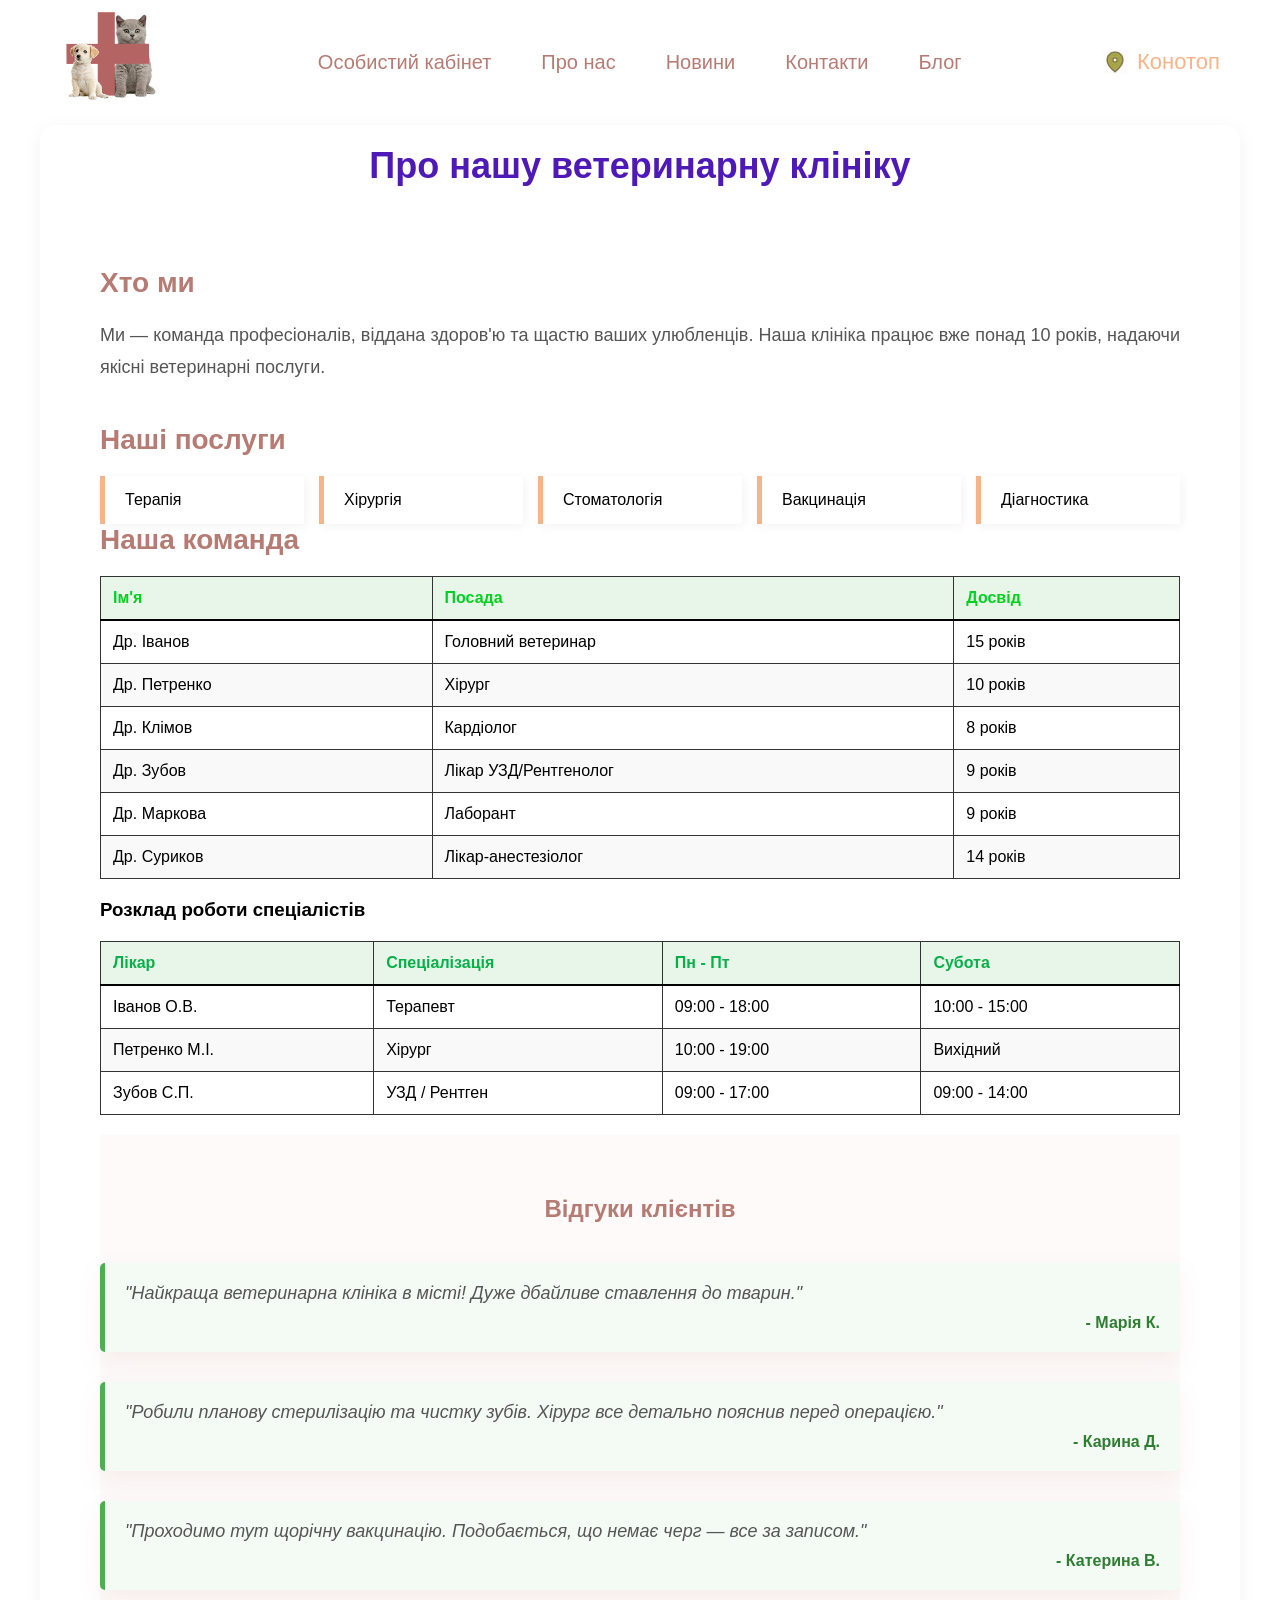
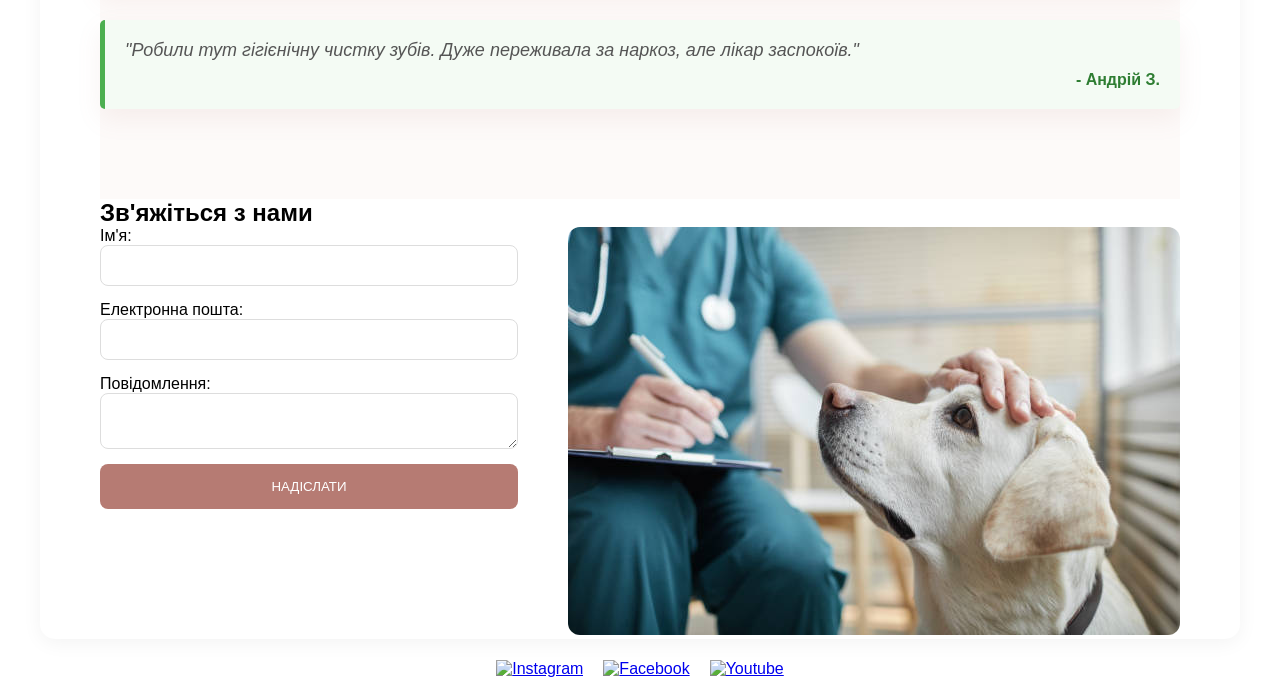
==== about.html @ a6ffe0f3 "Initial commit via Netlify" ====
<!DOCTYPE html>
<html lang="uk">
<head>
    <meta charset="UTF-8">
    <meta name="viewport" content="width=device-width, initial-scale=1.0">
    <title>Про нас - Друзі тварин</title>
    <link rel="stylesheet" href="about.css">
    <style>
        /* Стилі для таблиць із чіткими гранями */
        .team-table, .styled-table {
            width: 100%;
            border-collapse: collapse; 
            margin: 20px 0;
            background-color: #fff;
        }

        .team-table th, .team-table td,
        .styled-table th, .styled-table td {
            border: 1px solid #333; 
            padding: 12px;
            text-align: left;
        }

        .team-table thead, .styled-table thead {
            background-color: #e8f5e9; 
        }

        .team-table th, .styled-table th {
            font-weight: bold;
            border-bottom: 2px solid #000;
        }

        .team-table tbody tr:nth-child(even),
        .styled-table tbody tr:nth-child(even) {
            background-color: #f9f9f9;
        }

        /* СТИЛІ ДЛЯ ВІДГУКІВ ТА ВІДСТУПІВ */
        .review {
            display: block;
            margin-bottom: 30px; /* Відступ МІЖ відгуками */
            padding: 20px;
            background-color: #f4fbf4; /* Легкий зелений фон */
            border-left: 5px solid #4CAF50; /* Акцентна лінія */
            border-radius: 5px;
        }

        .review p {
            margin: 0 0 10px 0;
            font-style: italic;
        }

        .review cite {
            display: block;
            text-align: right;
            font-weight: bold;
            color: #2e7d32;
        }
    </style>
</head>
<body>
    
    <header class="header">
        <div class="logo">
            <img src="./логотип.png" alt="Логотип">
        </div>

        <nav class="navigation">
            <ul>
                <li><a href="#">Особистий кабінет</a></li>
                <li><a href="./about.html">Про нас</a></li>
                <li><a href="#">Новини</a></li>
                <li><a href="./Kontaktu.html">Контакти</a></li>
                <li><a href="#">Блог</a></li>
            </ul>
        </nav>
        
        <div class="konotop">
            <img src="./location_on.jpg" alt="Локація">
            <a href="#">Конотоп</a>
        </div>
    </header>

    <main class="container">
        <h1 class="title">Про нашу ветеринарну клініку</h1>

        <section id="about-us" class="about">
            <h2>Хто ми</h2>
            <p>Ми — команда професіоналів, віддана здоров'ю та щастю ваших улюбленців. 
               Наша клініка працює вже понад 10 років, надаючи якісні ветеринарні послуги.
            </p>
        </section>

        <section id="our-services" class="services">
            <h2>Наші послуги</h2>
            <ul class="services-list">
                <li>Терапія</li>
                <li>Хірургія</li>
                <li>Стоматологія</li>
                <li>Вакцинація</li>
                <li>Діагностика</li>
            </ul>
        </section>

        <section id="our-team" class="team">
    <h2>Наша команда</h2>
    <table class="team-table">
        <thead>
            <tr>
                <th>Ім'я</th>
                <th>Посада</th>
                <th>Досвід</th>
            </tr>
        </thead>
        <tbody>
            <tr><td>Др. Іванов</td><td>Головний ветеринар</td><td>15 років</td></tr>
            <tr><td>Др. Петренко</td><td>Хірург</td><td>10 років</td></tr>
            <tr><td>Др. Клімов</td><td>Кардіолог</td><td>8 років</td></tr>
            <tr><td>Др. Зубов</td><td>Лікар УЗД/Рентгенолог</td><td>9 років</td></tr>
            <tr><td>Др. Маркова</td><td>Лаборант</td><td>9 років</td></tr>
            <tr><td>Др. Суриков</td><td>Лікар-анестезіолог</td><td>14 років</td></tr>
        </tbody> </table>
</section>

        <section id="schedule" class="schedule-section">
            <h3>Розклад роботи спеціалістів</h3>
            <table class="styled-table">
                <thead>
                    <tr>
                        <th>Лікар</th>
                        <th>Спеціалізація</th>
                        <th>Пн - Пт</th>
                        <th>Субота</th>
                    </tr>
                </thead>
                <tbody>
                    <tr>
                        <td data-label="Лікар">Іванов О.В.</td>
                        <td data-label="Спеціалізація">Терапевт</td>
                        <td data-label="Пн - Пт">09:00 - 18:00</td>
                        <td data-label="Субота">10:00 - 15:00</td>
                    </tr>
                    <tr>
                        <td data-label="Лікар">Петренко М.І.</td>
                        <td data-label="Спеціалізація">Хірург</td>
                        <td data-label="Пн - Пт">10:00 - 19:00</td>
                        <td data-label="Субота">Вихідний</td>
                    </tr>
                    <tr>
                        <td data-label="Лікар">Зубов С.П.</td>
                        <td data-label="Спеціалізація">УЗД / Рентген</td>
                        <td data-label="Пн - Пт">09:00 - 17:00</td>
                        <td data-label="Субота">09:00 - 14:00</td>
                    </tr>
                </tbody>
            </table>
        </section>

        <section id="testimonials" class="reviews">
    <h2>Відгуки клієнтів</h2>

    <blockquote class="review">
        <p>"Найкраща ветеринарна клініка в місті! Дуже дбайливе ставлення до тварин."</p>
        <cite>- Марія К.</cite>
    </blockquote>

    <blockquote class="review">
        <p>"Робили планову стерилізацію та чистку зубів. Хірург все детально пояснив перед операцією."</p>
        <cite>- Карина Д.</cite>
    </blockquote>

    <blockquote class="review">
        <p>"Проходимо тут щорічну вакцинацію. Подобається, що немає черг — все за записом."</p>
        <cite>- Катерина В.</cite>
    </blockquote>

    <blockquote class="review">
        <p>"Робили тут гігієнічну чистку зубів. Дуже переживала за наркоз, але лікар заспокоїв."</p>
        <cite>- Андрій З.</cite>
    </blockquote>
</section>

        <section id="contact-us" class="contacts">
            <h2>Зв'яжіться з нами</h2>
            <div class="contact-container">
                <form action="/submit-form" method="post">
                    <label for="name">Ім'я:</label>
                    <input type="text" id="name" name="name" required>
                    
                    <label for="email">Електронна пошта:</label>
                    <input type="email" id="email" name="email" required>
                    
                    <label for="message">Повідомлення:</label>
                    <textarea id="message" name="message" required></textarea>
                    
                    <button type="submit">НАДІСЛАТИ</button>
                </form>

                <div class="contact-image-only">
                    <img src="./istockphoto-1303833889-612x612.jpg" alt="Ветеринарна допомога">
                </div>
            </div>
        </section>
    </main>

    <footer class="footer">
        <div class="footer-container">
            <ul class="social-links">
                <li><a href="#"><img src="./Instagram.jpg" alt="Instagram"></a></li>
                <li><a href="#"><img src="./Facebook.jpg" alt="Facebook"></a></li>
                <li><a href="#"><img src="./Youtube.jpg" alt="Youtube"></a></li>
            </ul>
        </div>
    </footer>

</body>
</html>
---- about.css ----
/* 1. Загальні налаштування */
* {
    margin: 0;
    padding: 0;
    box-sizing: border-box;
}

body {
    font-family: "Abel", sans-serif;
    background-color: #fff;
    overflow-x: hidden;
}

/* 2. Шапка (Header) */
.header {
    display: flex;
    justify-content: space-between;
    align-items: center;
    padding: 10px 60px;
    width: 100%;
}

.logo img {
    height: 100px;
    width: auto;
}

.navigation ul {
    list-style-type: none;
    display: flex;
    gap: 50px;
}

.navigation a {
    text-decoration: none;
    color: #b67b73;
    font-size: 20px;
}

.konotop {
    display: flex;
    align-items: center;
    gap: 10px;
}

.konotop a {
    color: #f8b489;
    text-decoration: none;
    font-size: 22px;
}

/* Контейнер */
.container {
    max-width: 1200px;
    margin: 1px auto;
    padding: 0 60px;
    background-color: #ffffff;
    border-radius: 15px;
    box-shadow: 0 4px 20px rgba(0, 0, 0, 0.05);
}

.title {
    font-size: 36px;
    color: #4e19b6;
    text-align: center;
    margin-bottom: 40px;
    padding-top: 20px;
}

/* Секція "Про нас" */
.about {
    padding: 40px 0;
}

.about h2, .services h2, .team h2 {
    color: #b67b73;
    font-size: 28px;
    margin-bottom: 20px;
}

.about p {
    font-size: 18px;
    line-height: 1.8;
    color: #555;
    text-align: justify;
}

/* Послуги */
.services-list {
    list-style: none;
    display: grid;
    grid-template-columns: repeat(auto-fit, minmax(200px, 1fr));
    gap: 15px;
}

.services-list li {
    background-color: #fff;
    padding: 15px 20px;
    border-left: 5px solid #f8b489;
    box-shadow: 2px 2px 10px rgba(0,0,0,0.05);
}

/* Таблиця Команда (Чіткі грані) */
.team-table {
    width: 100%;
    border-collapse: collapse; /* Чіткі грані */
    margin: 20px 0;
}

.team-table th, .team-table td {
    border: 1px solid #333; /* Чорні грані */
    padding: 12px;
    text-align: left;
}

.team-table thead {
    background-color: #b67b73;
    color: rgb(3, 209, 30);
}

.team-table tr:nth-child(even) {
    background-color: #fdfaf9;
}

/* Таблиця Розклад (Чіткі грані) */
.styled-table {
    width: 100%;
    border-collapse: collapse; /* Змінено на collapse для чітких граней */
    margin-bottom: 50px;
}

.styled-table th, .styled-table td {
    border: 1px solid #f8b489; /* Грані в кольорі акценту */
    padding: 15px;
}

.styled-table thead {
    background-color: #f8b489;
    color: rgb(8, 176, 73);
}

.weekend {
    color: #e74c3c;
    font-weight: bold;
}

/* ВІДГУКИ (Без декоративних лапок) */
.reviews {
    padding: 60px 0;
    background-color: #fdfaf9;
}

.reviews h2 {
    text-align: center;
    color: #b67b73;
    margin-bottom: 40px;
}

.review {
    background: #ffffff;
    border-radius: 15px;
    padding: 30px;
    margin-bottom: 30px; /* Відступи між відгуками */
    box-shadow: 0 10px 25px rgba(182, 123, 115, 0.1);
}

.review p {
    font-style: italic;
    font-size: 18px;
    color: #555;
    margin-bottom: 10px;
}

.review cite {
    display: block;
    text-align: right;
    color: #b67b73;
    font-weight: bold;
    font-style: normal;
}

/* Форма контактів */
.contact-container {
    display: flex;
    gap: 50px;
}

.contact-container form {
    flex: 1;
    display: flex;
    flex-direction: column;
}

.contact-container input, .contact-container textarea {
    padding: 12px;
    margin-bottom: 15px;
    border: 1px solid #ddd;
    border-radius: 8px;
}

.contact-container button {
    background-color: #b67b73;
    color: white;
    padding: 15px;
    border: none;
    border-radius: 8px;
    cursor: pointer;
}

.contact-image-only img {
    width: 100%;
    border-radius: 12px;
}

.footer-container {
    display: flex;
    flex-direction: column;
    align-items: center;
    padding: 20px;
}

.social-links {
    display: flex;
    gap: 20px;
    list-style: none;
}
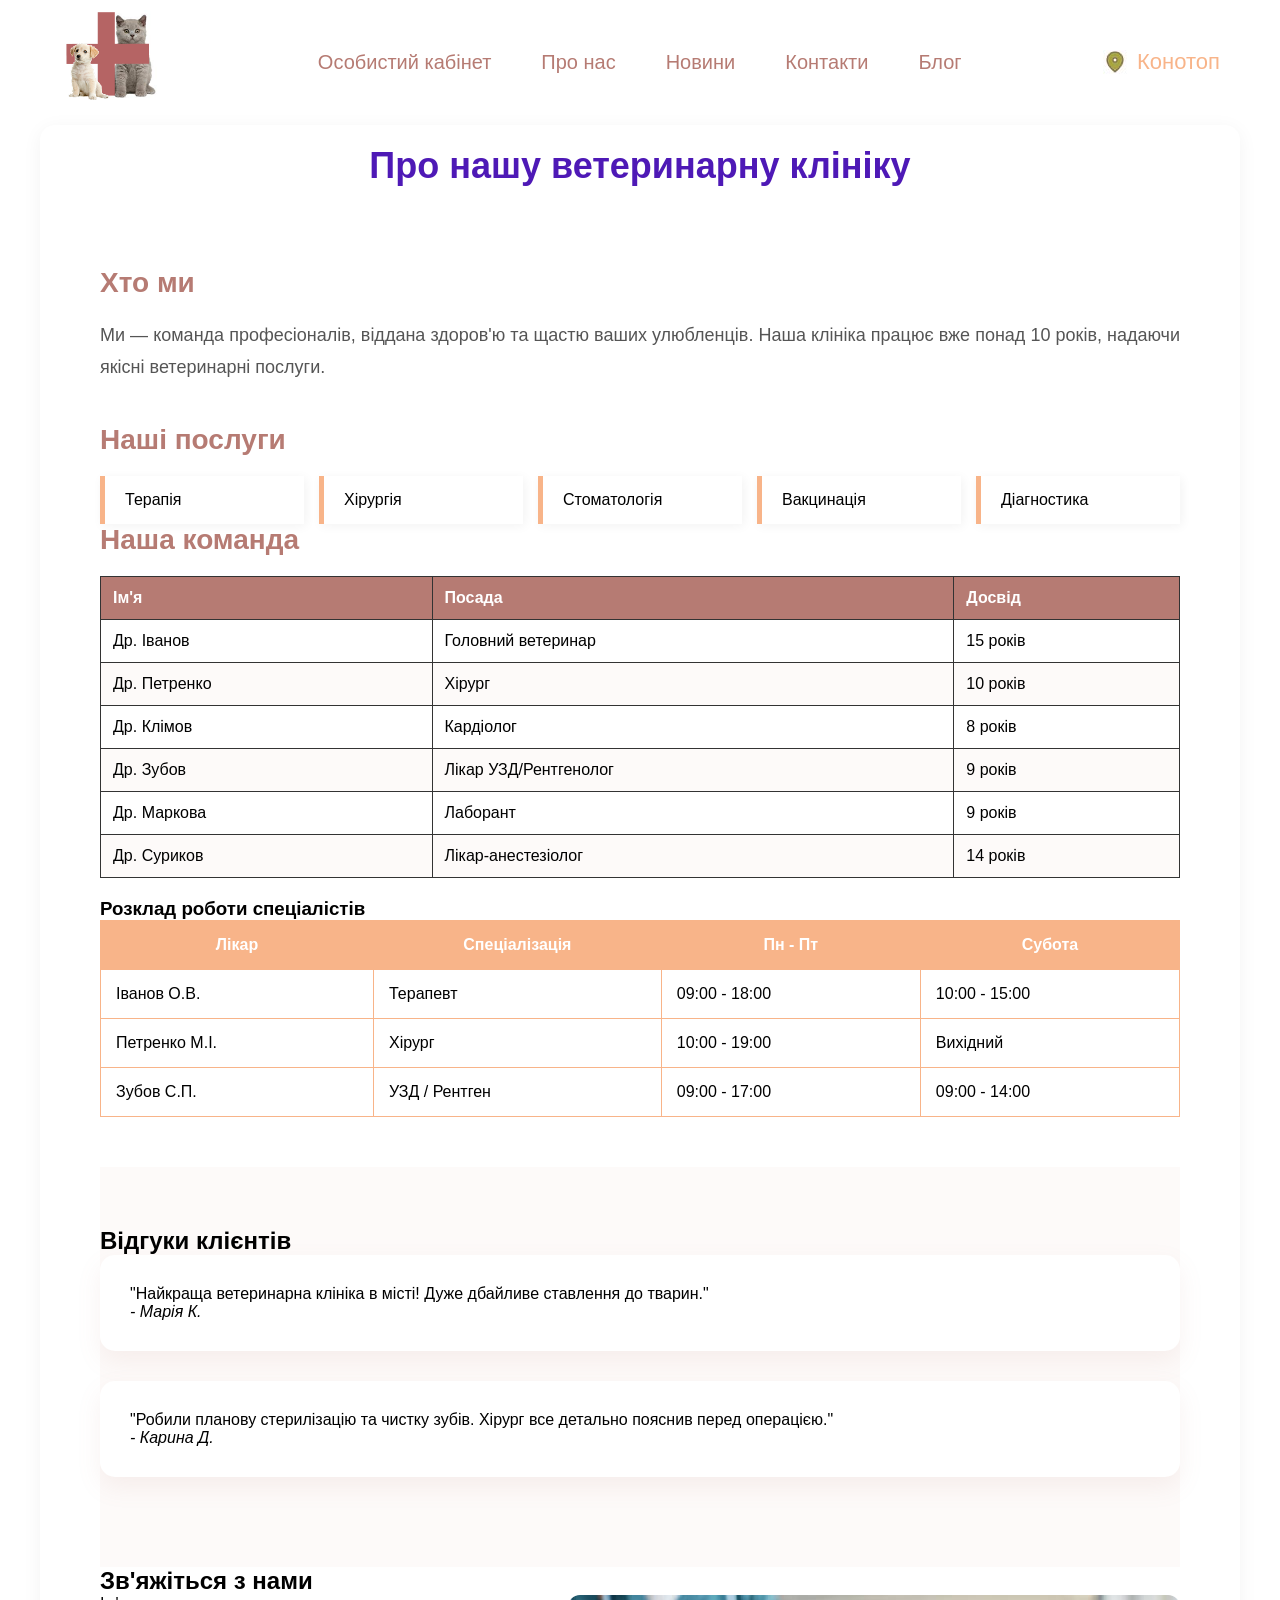
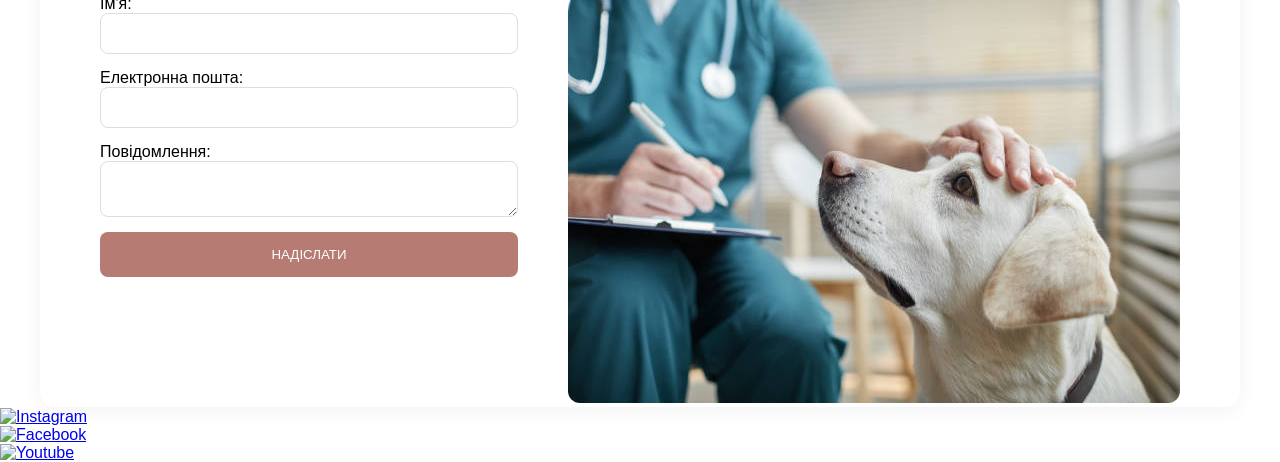
==== commit e7046b8c: "Update about.html" ====
--- a/about.html
+++ b/about.html
@@ -5,59 +5,8 @@
     <meta name="viewport" content="width=device-width, initial-scale=1.0">
     <title>Про нас - Друзі тварин</title>
     <link rel="stylesheet" href="about.css">
-    <style>
-        /* Стилі для таблиць із чіткими гранями */
-        .team-table, .styled-table {
-            width: 100%;
-            border-collapse: collapse; 
-            margin: 20px 0;
-            background-color: #fff;
-        }
+</head>
 
-        .team-table th, .team-table td,
-        .styled-table th, .styled-table td {
-            border: 1px solid #333; 
-            padding: 12px;
-            text-align: left;
-        }
-
-        .team-table thead, .styled-table thead {
-            background-color: #e8f5e9; 
-        }
-
-        .team-table th, .styled-table th {
-            font-weight: bold;
-            border-bottom: 2px solid #000;
-        }
-
-        .team-table tbody tr:nth-child(even),
-        .styled-table tbody tr:nth-child(even) {
-            background-color: #f9f9f9;
-        }
-
-        /* СТИЛІ ДЛЯ ВІДГУКІВ ТА ВІДСТУПІВ */
-        .review {
-            display: block;
-            margin-bottom: 30px; /* Відступ МІЖ відгуками */
-            padding: 20px;
-            background-color: #f4fbf4; /* Легкий зелений фон */
-            border-left: 5px solid #4CAF50; /* Акцентна лінія */
-            border-radius: 5px;
-        }
-
-        .review p {
-            margin: 0 0 10px 0;
-            font-style: italic;
-        }
-
-        .review cite {
-            display: block;
-            text-align: right;
-            font-weight: bold;
-            color: #2e7d32;
-        }
-    </style>
-</head>
 <body>
     
     <header class="header">
@@ -103,24 +52,49 @@
         </section>
 
         <section id="our-team" class="team">
-    <h2>Наша команда</h2>
-    <table class="team-table">
-        <thead>
-            <tr>
-                <th>Ім'я</th>
-                <th>Посада</th>
-                <th>Досвід</th>
-            </tr>
-        </thead>
-        <tbody>
-            <tr><td>Др. Іванов</td><td>Головний ветеринар</td><td>15 років</td></tr>
-            <tr><td>Др. Петренко</td><td>Хірург</td><td>10 років</td></tr>
-            <tr><td>Др. Клімов</td><td>Кардіолог</td><td>8 років</td></tr>
-            <tr><td>Др. Зубов</td><td>Лікар УЗД/Рентгенолог</td><td>9 років</td></tr>
-            <tr><td>Др. Маркова</td><td>Лаборант</td><td>9 років</td></tr>
-            <tr><td>Др. Суриков</td><td>Лікар-анестезіолог</td><td>14 років</td></tr>
-        </tbody> </table>
-</section>
+            <h2>Наша команда</h2>
+            <table class="team-table">
+                <thead>
+                    <tr>
+                        <th>Ім'я</th>
+                        <th>Посада</th>
+                        <th>Досвід</th>
+                    </tr>
+                </thead>
+                <tbody>
+                    <tr>
+                        <td data-label="Ім'я">Др. Іванов</td>
+                        <td data-label="Посада">Головний ветеринар</td>
+                        <td data-label="Досвід">15 років</td>
+                    </tr>
+                    <tr>
+                        <td data-label="Ім'я">Др. Петренко</td>
+                        <td data-label="Посада">Хірург</td>
+                        <td data-label="Досвід">10 років</td>
+                    </tr>
+                    <tr>
+                        <td data-label="Ім'я">Др. Клімов</td>
+                        <td data-label="Посада">Кардіолог</td>
+                        <td data-label="Досвід">8 років</td>
+                    </tr>
+                    <tr>
+                        <td data-label="Ім'я">Др. Зубов</td>
+                        <td data-label="Посада">Лікар УЗД/Рентгенолог</td>
+                        <td data-label="Досвід">9 років</td>
+                    </tr>
+                    <tr>
+                        <td data-label="Ім'я">Др. Маркова</td>
+                        <td data-label="Посада">Лаборант</td>
+                        <td data-label="Досвід">9 років</td>
+                    </tr>
+                    <tr>
+                        <td data-label="Ім'я">Др. Суриков</td>
+                        <td data-label="Посада">Лікар-анестезіолог</td>
+                        <td data-label="Досвід">14 років</td>
+                    </tr>
+                </tbody>
+            </table>
+        </section>
 
         <section id="schedule" class="schedule-section">
             <h3>Розклад роботи спеціалістів</h3>
@@ -157,28 +131,16 @@
         </section>
 
         <section id="testimonials" class="reviews">
-    <h2>Відгуки клієнтів</h2>
-
-    <blockquote class="review">
-        <p>"Найкраща ветеринарна клініка в місті! Дуже дбайливе ставлення до тварин."</p>
-        <cite>- Марія К.</cite>
-    </blockquote>
-
-    <blockquote class="review">
-        <p>"Робили планову стерилізацію та чистку зубів. Хірург все детально пояснив перед операцією."</p>
-        <cite>- Карина Д.</cite>
-    </blockquote>
-
-    <blockquote class="review">
-        <p>"Проходимо тут щорічну вакцинацію. Подобається, що немає черг — все за записом."</p>
-        <cite>- Катерина В.</cite>
-    </blockquote>
-
-    <blockquote class="review">
-        <p>"Робили тут гігієнічну чистку зубів. Дуже переживала за наркоз, але лікар заспокоїв."</p>
-        <cite>- Андрій З.</cite>
-    </blockquote>
-</section>
+            <h2>Відгуки клієнтів</h2>
+            <blockquote class="review">
+                <p>"Найкраща ветеринарна клініка в місті! Дуже дбайливе ставлення до тварин."</p>
+                <cite>- Марія К.</cite>
+            </blockquote>
+            <blockquote class="review">
+                <p>"Робили планову стерилізацію та чистку зубів. Хірург все детально пояснив перед операцією."</p>
+                <cite>- Карина Д.</cite>
+            </blockquote>
+        </section>
 
         <section id="contact-us" class="contacts">
             <h2>Зв'яжіться з нами</h2>
@@ -186,16 +148,12 @@
                 <form action="/submit-form" method="post">
                     <label for="name">Ім'я:</label>
                     <input type="text" id="name" name="name" required>
-                    
                     <label for="email">Електронна пошта:</label>
                     <input type="email" id="email" name="email" required>
-                    
                     <label for="message">Повідомлення:</label>
                     <textarea id="message" name="message" required></textarea>
-                    
                     <button type="submit">НАДІСЛАТИ</button>
                 </form>
-
                 <div class="contact-image-only">
                     <img src="./istockphoto-1303833889-612x612.jpg" alt="Ветеринарна допомога">
                 </div>
@@ -212,6 +170,5 @@
             </ul>
         </div>
     </footer>
-
 </body>
-</html>+</html>
--- a/about.css
+++ b/about.css
@@ -103,40 +103,40 @@
 /* Таблиця Команда (Чіткі грані) */
 .team-table {
     width: 100%;
-    border-collapse: collapse; /* Чіткі грані */
+    border-collapse: collapse;
     margin: 20px 0;
 }
 
 .team-table th, .team-table td {
-    border: 1px solid #333; /* Чорні грані */
+    border: 1px solid #333;
     padding: 12px;
     text-align: left;
 }
 
 .team-table thead {
     background-color: #b67b73;
-    color: rgb(3, 209, 30);
+    color: white; /* Змінено на білий для кращої читабельності */
 }
 
 .team-table tr:nth-child(even) {
     background-color: #fdfaf9;
 }
 
-/* Таблиця Розклад (Чіткі грані) */
+/* Таблиця Розклад */
 .styled-table {
     width: 100%;
-    border-collapse: collapse; /* Змінено на collapse для чітких граней */
+    border-collapse: collapse;
     margin-bottom: 50px;
 }
 
 .styled-table th, .styled-table td {
-    border: 1px solid #f8b489; /* Грані в кольорі акценту */
+    border: 1px solid #f8b489;
     padding: 15px;
 }
 
 .styled-table thead {
     background-color: #f8b489;
-    color: rgb(8, 176, 73);
+    color: white;
 }
 
 .weekend {
@@ -144,39 +144,18 @@
     font-weight: bold;
 }
 
-/* ВІДГУКИ (Без декоративних лапок) */
+/* ВІДГУКИ */
 .reviews {
     padding: 60px 0;
     background-color: #fdfaf9;
-}
-
-.reviews h2 {
-    text-align: center;
-    color: #b67b73;
-    margin-bottom: 40px;
 }
 
 .review {
     background: #ffffff;
     border-radius: 15px;
     padding: 30px;
-    margin-bottom: 30px; /* Відступи між відгуками */
+    margin-bottom: 30px;
     box-shadow: 0 10px 25px rgba(182, 123, 115, 0.1);
-}
-
-.review p {
-    font-style: italic;
-    font-size: 18px;
-    color: #555;
-    margin-bottom: 10px;
-}
-
-.review cite {
-    display: block;
-    text-align: right;
-    color: #b67b73;
-    font-weight: bold;
-    font-style: normal;
 }
 
 /* Форма контактів */
@@ -212,15 +191,80 @@
     border-radius: 12px;
 }
 
-.footer-container {
-    display: flex;
-    flex-direction: column;
-    align-items: center;
-    padding: 20px;
-}
-
-.social-links {
-    display: flex;
-    gap: 20px;
-    list-style: none;
-}+/* 7. Адаптація для мобільних пристроїв (Media Queries) */
+@media screen and (max-width: 768px) {
+    
+    .header {
+        flex-direction: column;
+        padding: 20px;
+        gap: 15px;
+    }
+
+    .navigation ul {
+        gap: 15px;
+        flex-wrap: wrap;
+        justify-content: center;
+    }
+
+    .container {
+        padding: 0 15px;
+    }
+
+    /* ПЕРЕТВОРЕННЯ ТАБЛИЦЬ НА КАРТКИ */
+    .team-table, .styled-table, 
+    .team-table thead, .team-table tbody, 
+    .team-table th, .team-table td, .team-table tr,
+    .styled-table thead, .styled-table tbody, 
+    .styled-table th, .styled-table td, .styled-table tr {
+        display: block;
+        width: 100%;
+    }
+
+    /* Ховаємо оригінальні заголовки таблиць */
+    .team-table thead tr, .styled-table thead tr {
+        position: absolute;
+        top: -9999px;
+        left: -9999px;
+    }
+
+    .team-table tr, .styled-table tr {
+        margin-bottom: 20px;
+        border: 2px solid #b67b73;
+        border-radius: 10px;
+        padding: 10px;
+        background-color: #fff;
+    }
+
+    .team-table td, .styled-table td {
+        border: none;
+        border-bottom: 1px solid #eee;
+        position: relative;
+        padding-left: 50% !important;
+        text-align: right;
+        min-height: 40px;
+        display: flex;
+        align-items: center;
+        justify-content: flex-end;
+    }
+
+    /* Додаємо назви колонок через атрибут data-label */
+    .team-table td:before, .styled-table td:before {
+        content: attr(data-label);
+        position: absolute;
+        left: 10px;
+        width: 45%;
+        text-align: left;
+        font-weight: bold;
+        color: #b67b73;
+    }
+
+    .contact-container {
+        flex-direction: column;
+        gap: 30px;
+    }
+
+    .title {
+        font-size: 28px;
+    }
+}
+
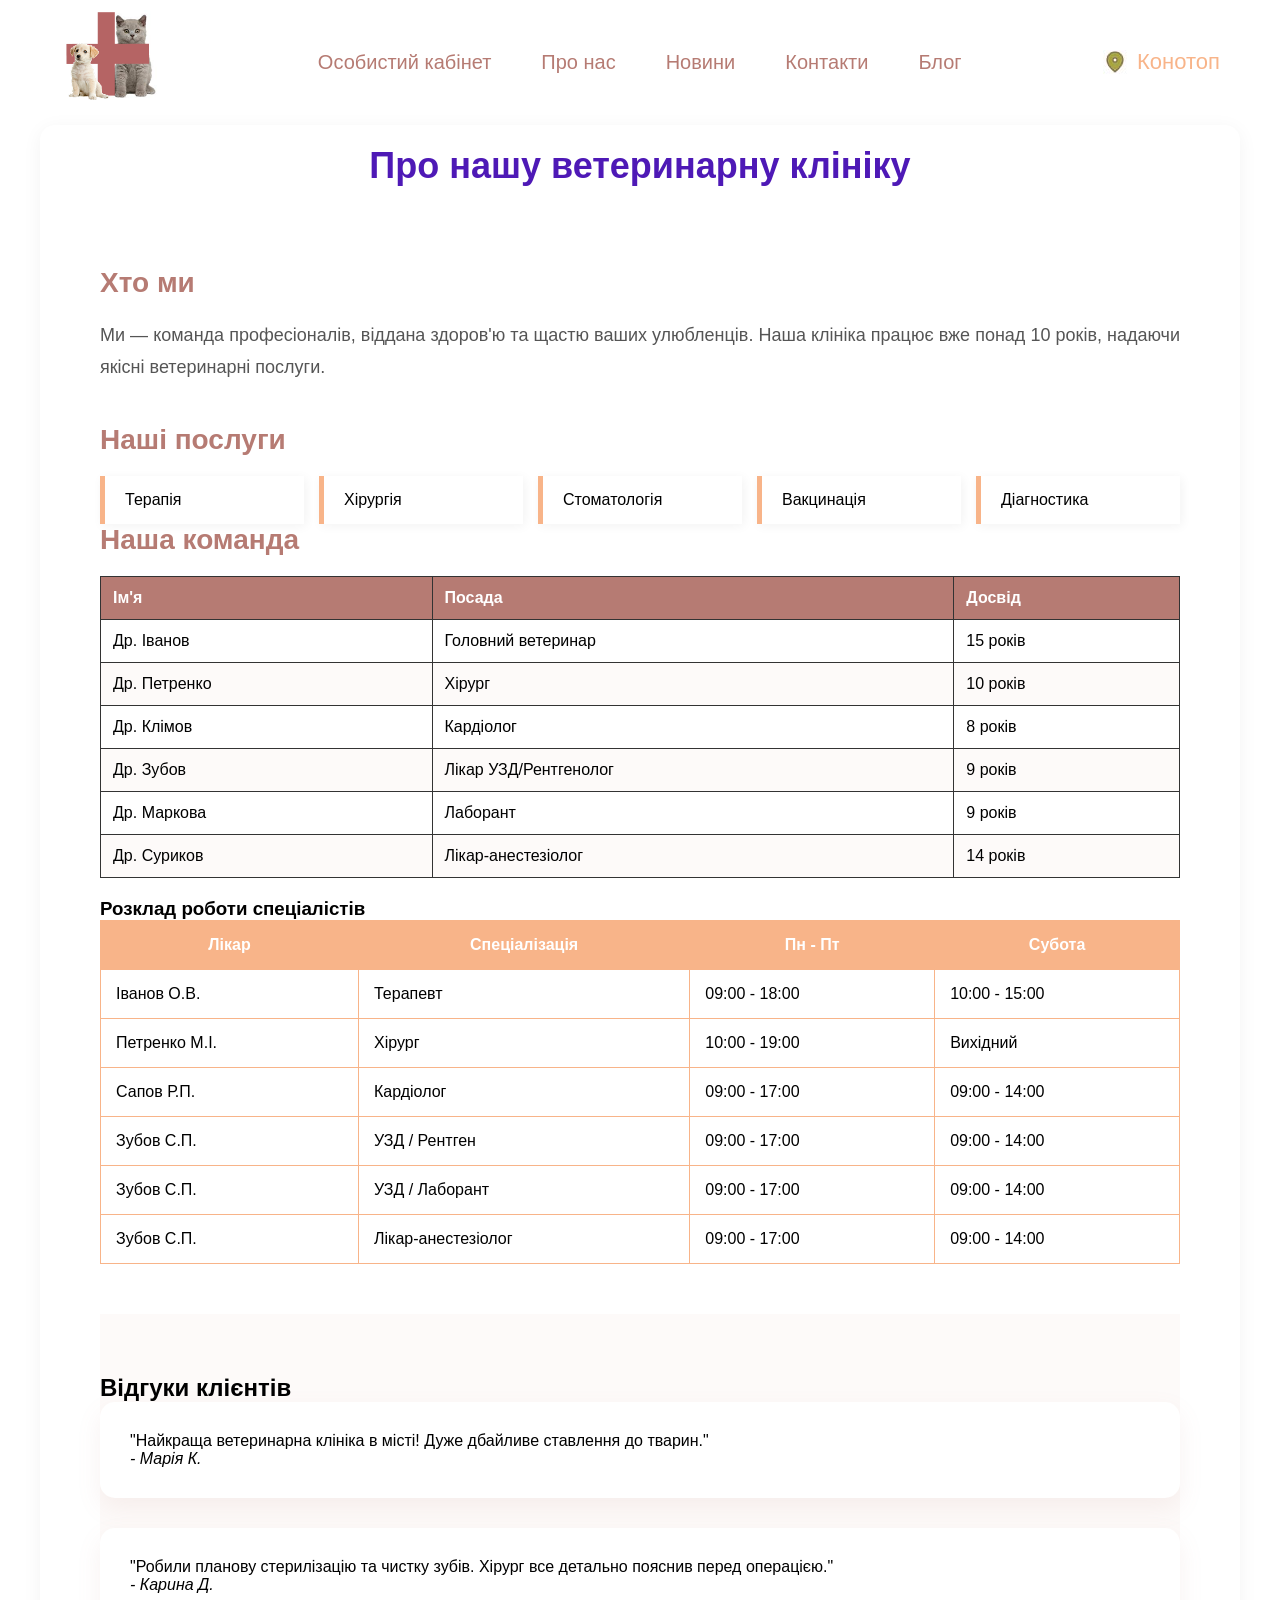
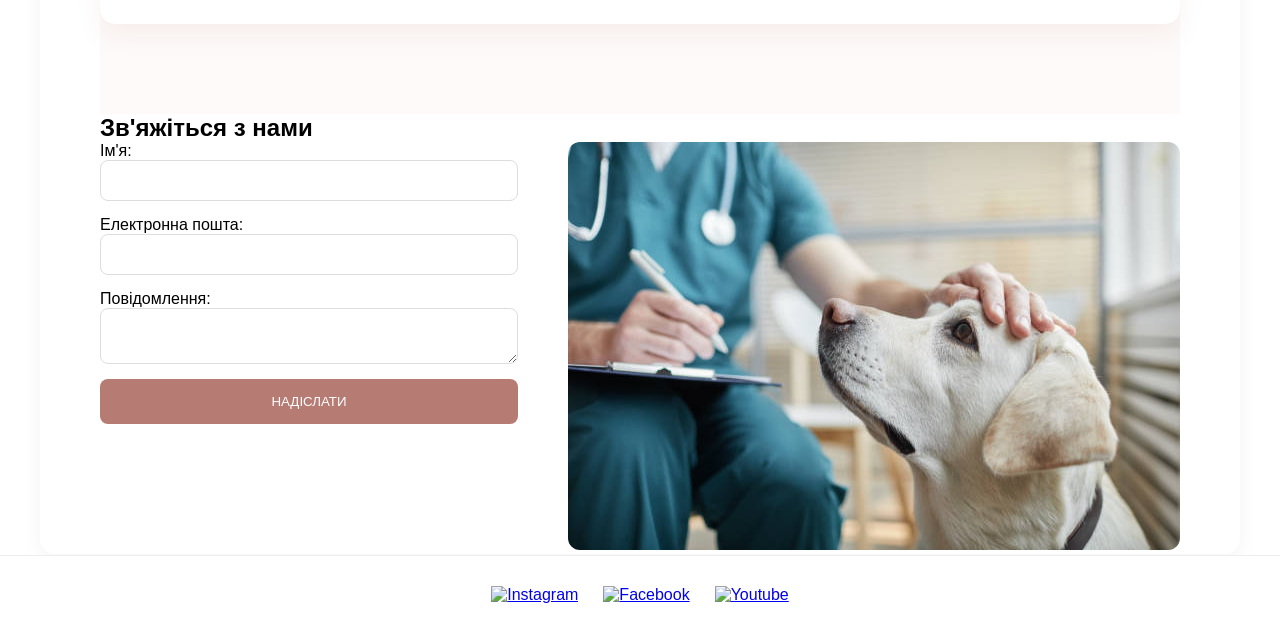
==== commit 7a172fdc: "Update about.html" ====
--- a/about.html
+++ b/about.html
@@ -121,8 +121,26 @@
                         <td data-label="Субота">Вихідний</td>
                     </tr>
                     <tr>
+                        <td data-label="Лікар">Сапов Р.П.</td>
+                        <td data-label="Спеціалізація">Кардіолог</td>
+                        <td data-label="Пн - Пт">09:00 - 17:00</td>
+                        <td data-label="Субота">09:00 - 14:00</td>
+                    </tr>
+                    <tr>
                         <td data-label="Лікар">Зубов С.П.</td>
                         <td data-label="Спеціалізація">УЗД / Рентген</td>
+                        <td data-label="Пн - Пт">09:00 - 17:00</td>
+                        <td data-label="Субота">09:00 - 14:00</td>
+                    </tr>
+                    <tr>
+                        <td data-label="Лікар">Зубов С.П.</td>
+                        <td data-label="Спеціалізація">УЗД / Лаборант</td>
+                        <td data-label="Пн - Пт">09:00 - 17:00</td>
+                        <td data-label="Субота">09:00 - 14:00</td>
+                    </tr>
+                    <tr>
+                        <td data-label="Лікар">Зубов С.П.</td>
+                        <td data-label="Спеціалізація">Лікар-анестезіолог</td>
                         <td data-label="Пн - Пт">09:00 - 17:00</td>
                         <td data-label="Субота">09:00 - 14:00</td>
                     </tr>
--- a/about.css
+++ b/about.css
@@ -190,6 +190,43 @@
     width: 100%;
     border-radius: 12px;
 }
+
+/* 6. Футер */
+.footer {
+    padding: 10px 0; /* Зменшено висоту футера */
+    background-color: #fff;
+    border-top: 1px solid #eee;
+    position: relative;
+    z-index: 10;
+}
+
+.footer-container {
+    display: flex;
+    flex-direction: row; /* Змінено з column на row */
+    justify-content: center; /* Центрує іконки по горизонталі */
+    align-items: center;
+    gap: 15px;
+    padding: 20px;
+}
+
+.social-links {
+    list-style: none;
+    display: flex;
+    gap: 25px;
+}
+
+.social-links img {
+    width: 40px;
+    height: auto;
+    transition: 0.3s;
+}
+
+.social-links img:hover {
+    transform: scale(1.1);
+    opacity: 0.8;
+}
+
+
 
 /* 7. Адаптація для мобільних пристроїв (Media Queries) */
 @media screen and (max-width: 768px) {
@@ -268,3 +305,4 @@
     }
 }
 
+
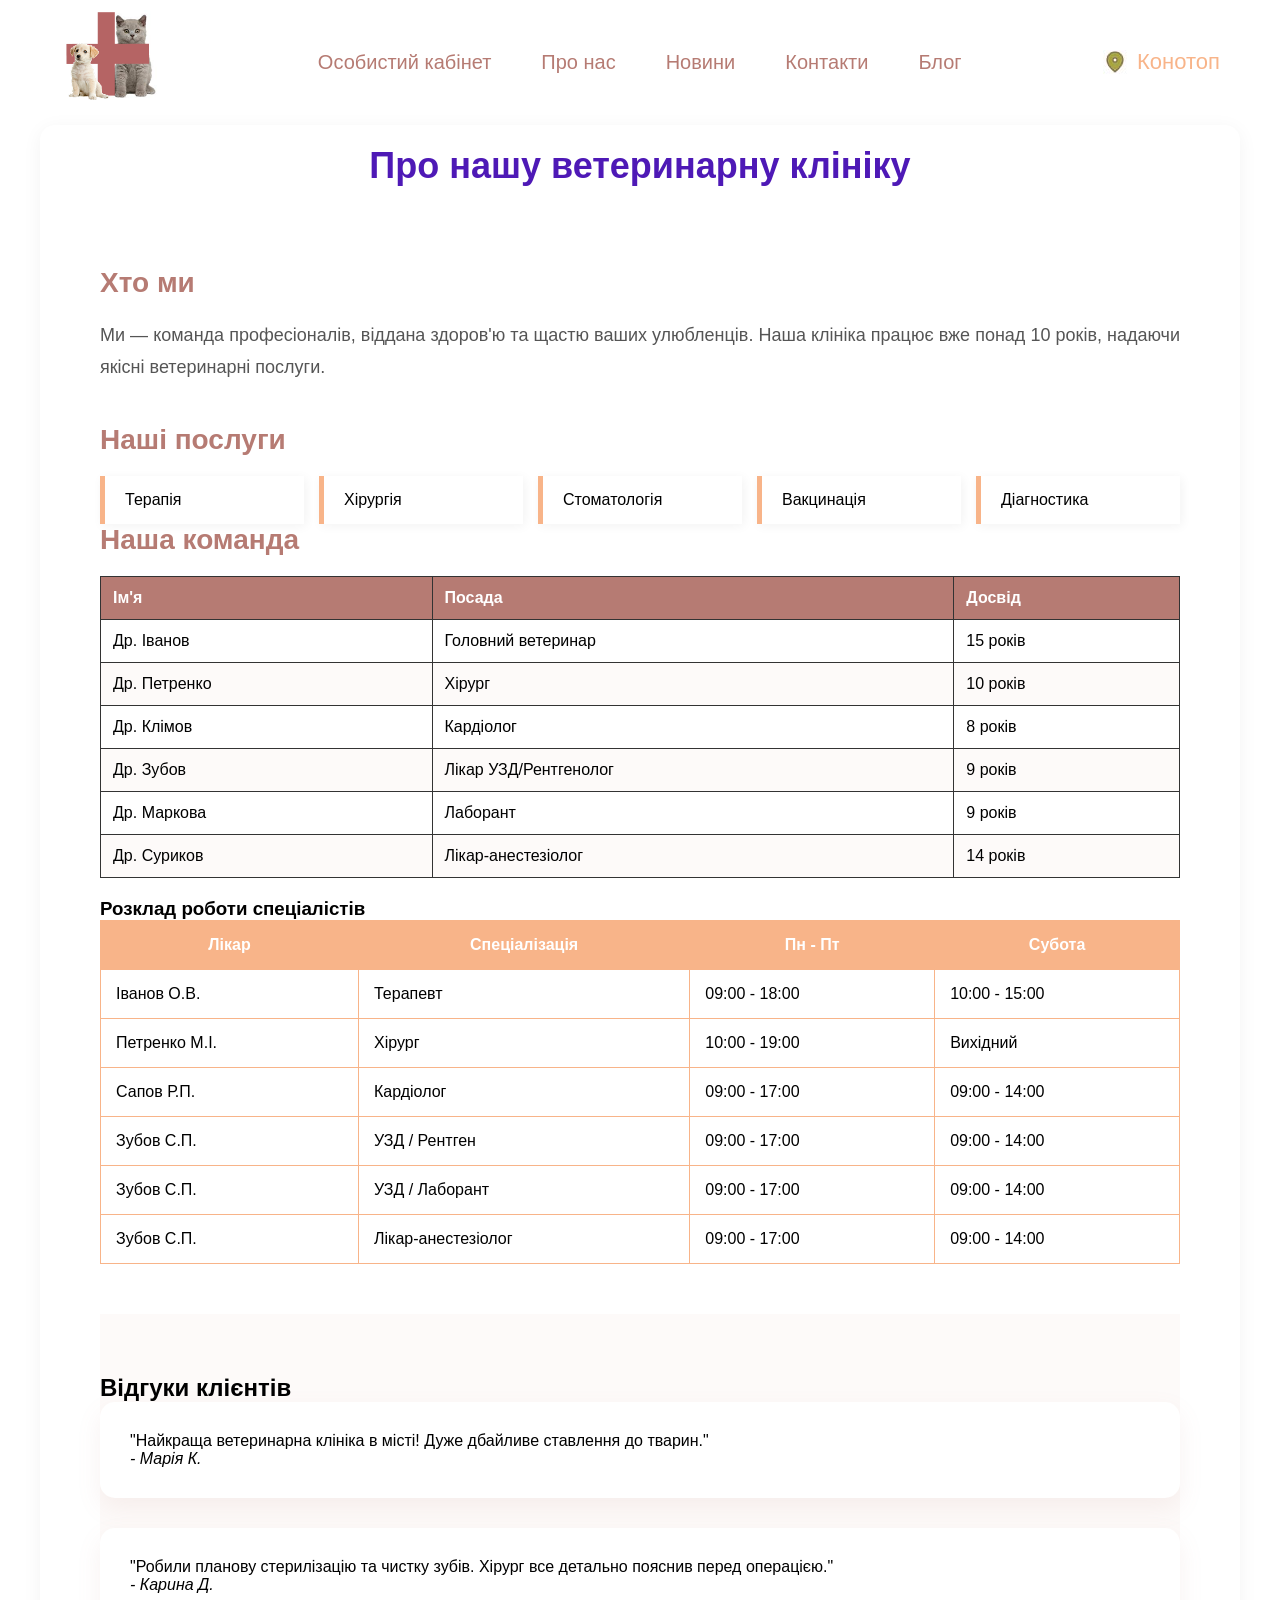
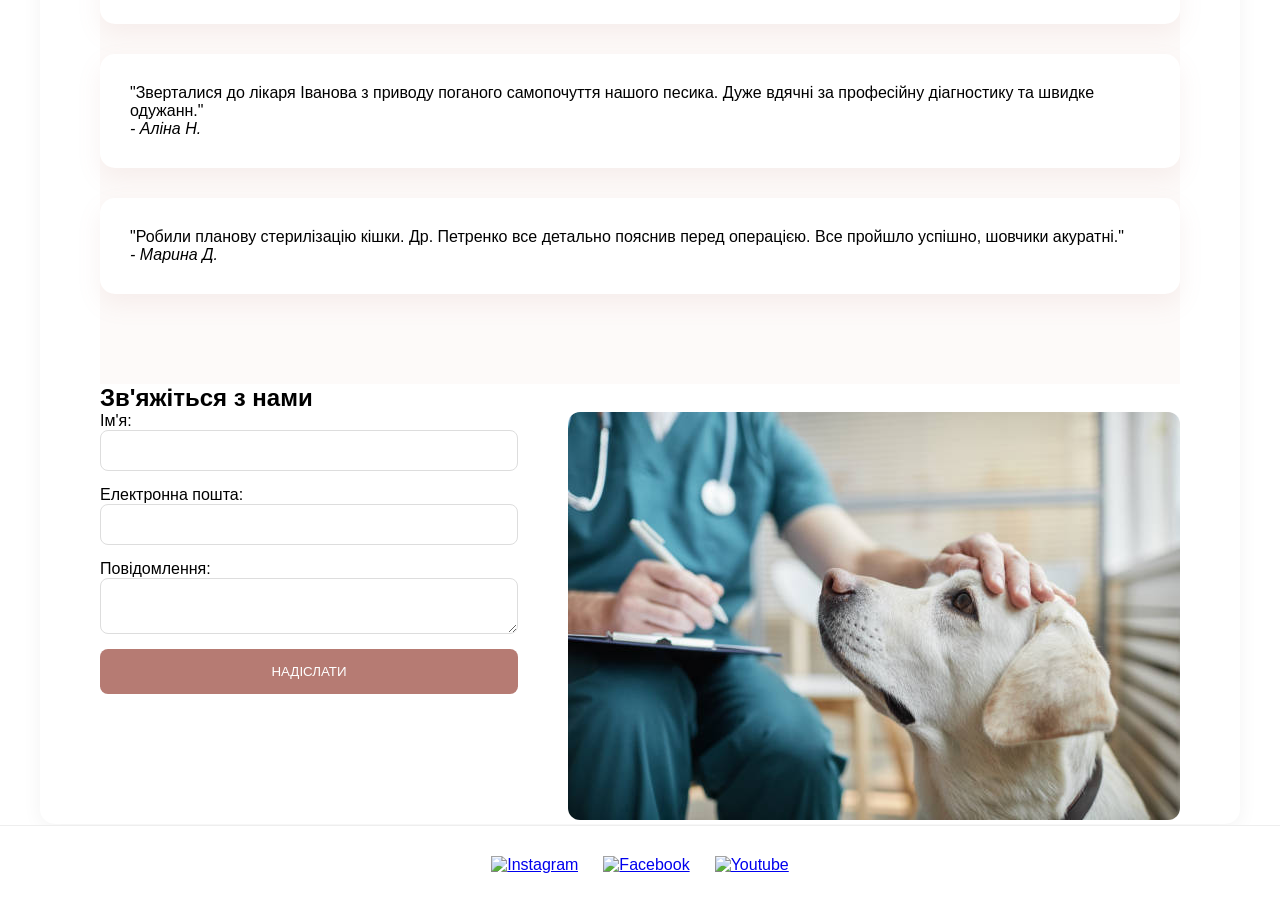
==== commit d0c7f47a: "Update about.html" ====
--- a/about.html
+++ b/about.html
@@ -157,6 +157,14 @@
             <blockquote class="review">
                 <p>"Робили планову стерилізацію та чистку зубів. Хірург все детально пояснив перед операцією."</p>
                 <cite>- Карина Д.</cite>
+            </blockquote>
+              <blockquote class="review">
+                <p>"Зверталися до лікаря Іванова з приводу поганого самопочуття нашого песика. Дуже вдячні за професійну діагностику та швидке одужанн."</p>
+                <cite>- Аліна Н.</cite>
+            </blockquote>
+             <blockquote class="review">
+                <p>"Робили планову стерилізацію кішки. Др. Петренко все детально пояснив перед операцією. Все пройшло успішно, шовчики акуратні."</p>
+                <cite>- Марина Д.</cite>
             </blockquote>
         </section>
 
@@ -190,3 +198,4 @@
     </footer>
 </body>
 </html>
+
